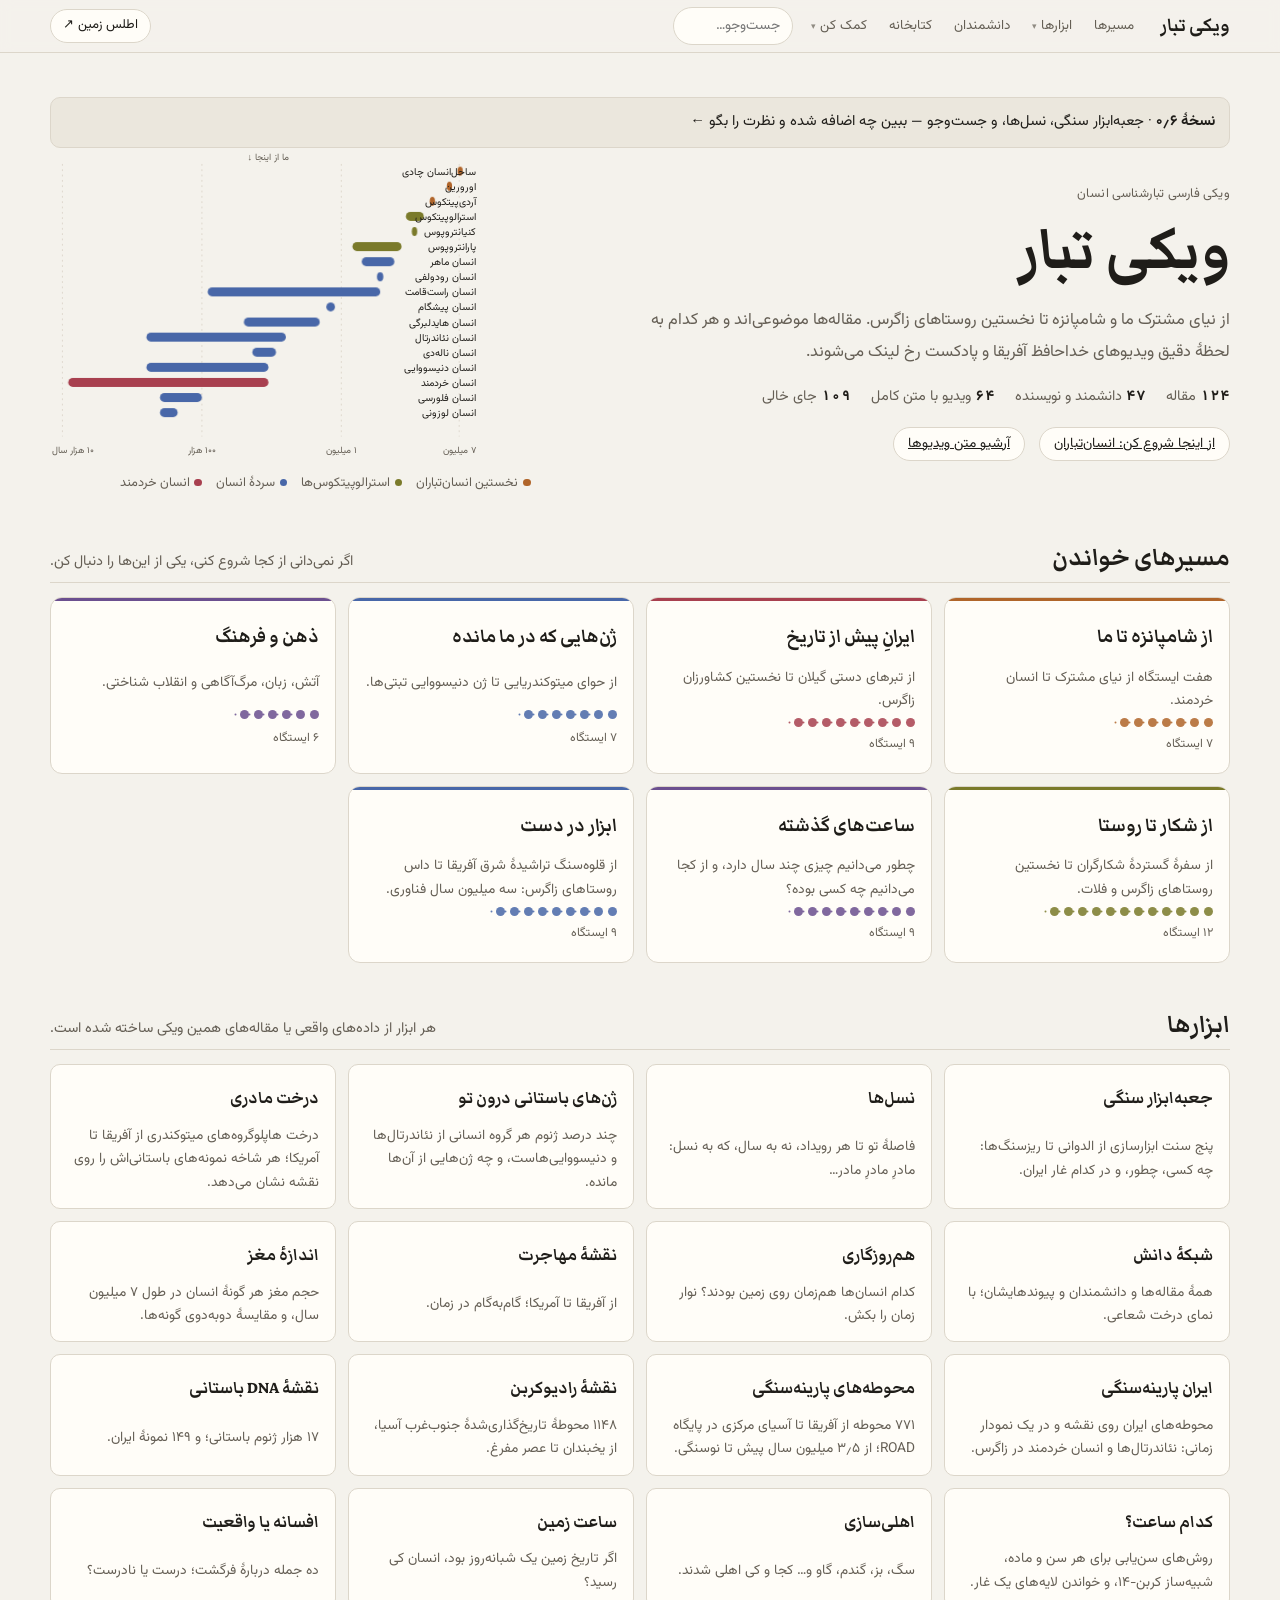
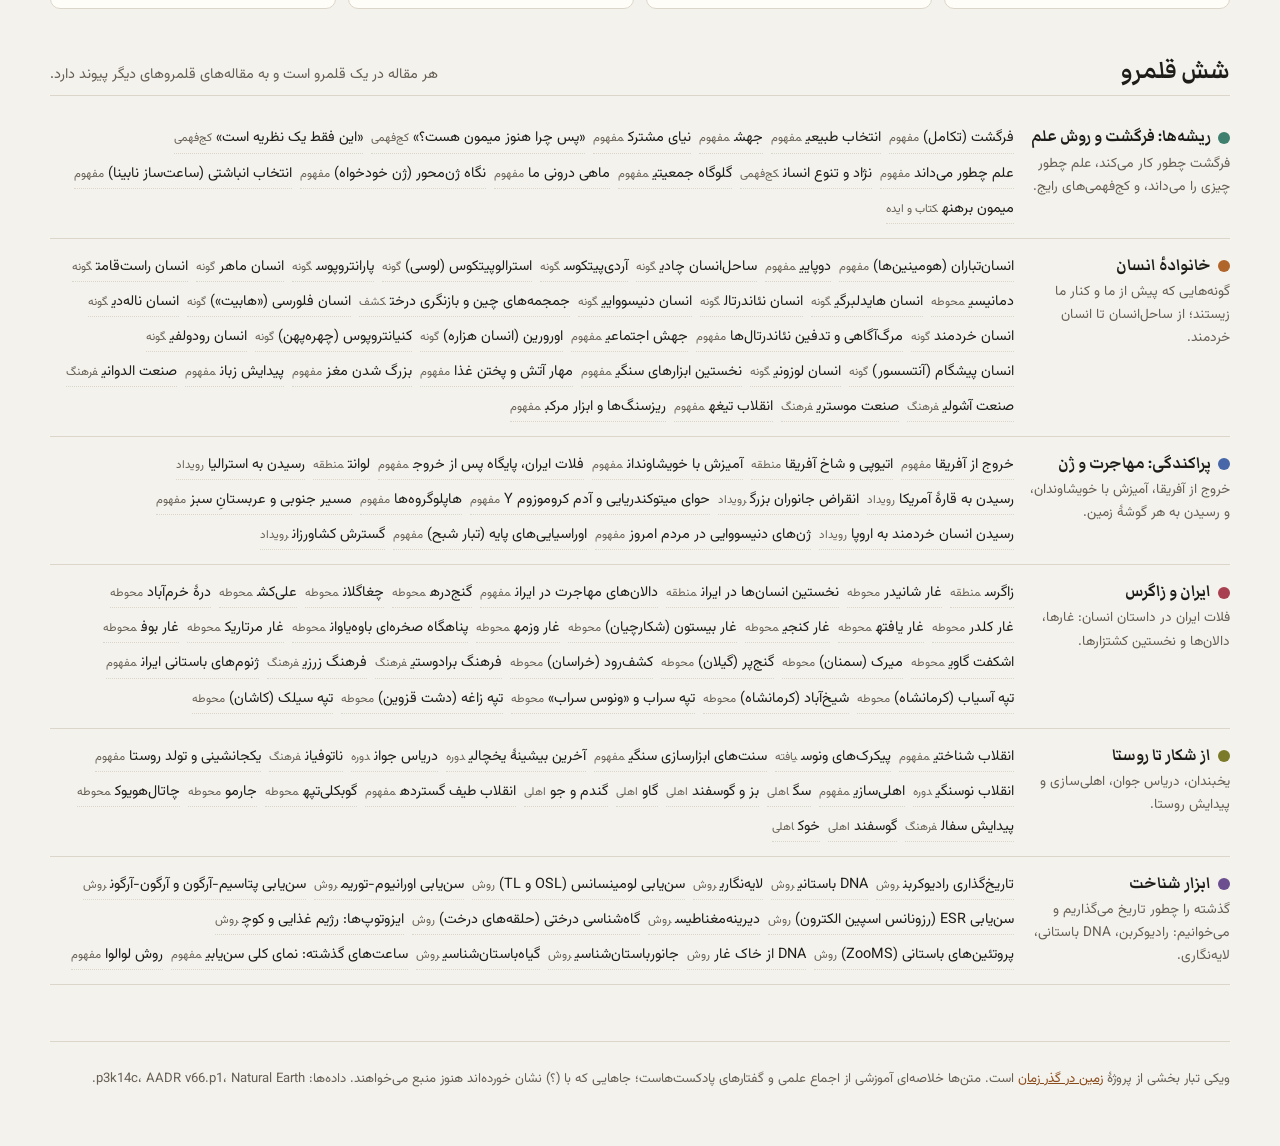
==== tabar/index.html @ cd18f46d "یکی‌شدن دو مخزن اطلس: سایت زنده پایه، نمونهٔ React مرجع طراحی محتوای earth-through-time (سایتی که کا" ====
<!doctype html>
<html lang="fa" dir="rtl">
<head>
<meta charset="utf-8">
<meta name="viewport" content="width=device-width,initial-scale=1,viewport-fit=cover">
<title>ویکی تبار</title>
<meta name="description" content="ویکی فارسی تبارشناسی انسان: از نخستین انسان‌تباران تا نخستین روستاها، با نقشه‌ها و ابزارهای تعاملی.">
<link rel="preconnect" href="https://fonts.googleapis.com">
<link rel="preconnect" href="https://fonts.gstatic.com" crossorigin>
<link rel="stylesheet" href="https://fonts.googleapis.com/css2?family=Markazi+Text:wght@500;700&family=Vazirmatn:wght@400;500;700&family=Source+Serif+4:ital,opsz,wght@0,8..60,400;1,8..60,400&display=swap">
<link rel="stylesheet" href="tabar.css?v=9">
</head>
<body>
<div class="topnav"><div class="w">
  <a class="brand" href="#/">ویکی تبار</a>
  <nav id="nav">
    <a href="#/path">مسیرها</a>
    <details class="menu"><summary>ابزارها</summary><div class="mpanel">
      <b>انسان‌ها</b><a href="#/coexist">هم‌روزگاری</a><a href="#/gen">نسل‌ها</a><a href="#/brain">اندازهٔ مغز</a><a href="#/graph">شبکهٔ دانش</a><a href="#/quiz">افسانه یا واقعیت</a>
      <b>مهاجرت و ژن</b><a href="#/migrate">نقشهٔ مهاجرت</a><a href="#/genes">ژن‌های باستانی درون تو</a><a href="#/mtree">درخت مادری</a><a href="#/dna">نقشهٔ DNA باستانی</a>
      <b>جا و زمان</b><a href="#/clocks">کدام ساعت؟</a><a href="#/lithics">جعبه‌ابزار سنگی</a><a href="#/iran">ایران پارینه‌سنگی</a><a href="#/sites">محوطه‌های پارینه‌سنگی</a><a href="#/c14">نقشهٔ رادیوکربن</a><a href="#/dom">اهلی‌سازی</a><a href="#/clock">ساعت زمین</a>
    </div></details>
    <a href="#/people">دانشمندان</a>
    <a href="#/library">کتابخانه</a>
    <details class="menu"><summary>کمک کن</summary><div class="mpanel small"><a href="#/need">منابعی که لازم است</a><a href="#/gaps">جاهای خالی</a><a href="#/news">تازه‌ها و نسخه‌ها</a></div></details>
  <form id="sf" role="search"><input id="sq" type="search" placeholder="جست‌وجو…" aria-label="جست‌وجو در ویکی" autocomplete="off"></form>
  </nav>
  <a class="tq" href="../index.html">اطلس زمین ↗</a>
</div></div>
<main id="view" class="w"></main>
<footer class="w foot">
  <p>ویکی تبار بخشی از پروژهٔ <a href="../index.html">زمین در گذر زمان</a> است. متن‌ها خلاصه‌ای آموزشی از اجماع علمی و گفتارهای پادکست‌هاست؛ جاهایی که با (؟) نشان خورده‌اند هنوز منبع می‌خواهند. داده‌ها: p3k14c، AADR v66.p1، Natural Earth.</p>
</footer>
<script src="vendor/d3.min.js"></script>
<script src="data/wiki.js?v=3"></script>
<script src="data/wiki2.js?v=3"></script>
<script src="data/wiki3.js?v=1"></script>
<script src="data/wiki4.js?v=2"></script>
<script src="data/wiki5.js?v=1"></script>
<script src="data/wiki6.js?v=1"></script>
<script src="data/wiki7.js?v=1"></script>
<script src="data/videos.js?v=1"></script>
<script src="data/refs2.js?v=1"></script>
<script src="data/land.js?v=1"></script>
<script src="tabar.js?v=15"></script>
</body>
</html>
---- tabar/tabar.css ----
/* Layout: a field-notebook wiki — sticky top nav, reading column for articles, full-width stages for maps and charts. Earth-toned like the atlas. */
:root{
  --paper:#f4f2ec; --card:#fffdf8; --ink:#1f1d19; --muted:#655f55; --rule:#dcd6ca; --wash:#ebe7dd; --link:#8a4b1c;
  --accent:#b0652a; --sea:#dfe6e6; --land:#cdc4b2; --landline:#b6ab96;
  --f-display:"Markazi Text","Vazirmatn",serif; --f-body:"Vazirmatn",Tahoma,sans-serif; --f-latin:"Source Serif 4",Georgia,serif;
  color-scheme:light;
}
@media (prefers-color-scheme:dark){:root:not([data-theme="light"]){
  --paper:#15140f; --card:#1d1b16; --ink:#ece7dc; --muted:#a39a8a; --rule:#34302a; --wash:#24211b; --link:#e2a46a;
  --accent:#e09a5c; --sea:#18201f; --land:#3a3529; --landline:#4f4838; color-scheme:dark}}
:root[data-theme="dark"]{
  --paper:#15140f; --card:#1d1b16; --ink:#ece7dc; --muted:#a39a8a; --rule:#34302a; --wash:#24211b; --link:#e2a46a;
  --accent:#e09a5c; --sea:#18201f; --land:#3a3529; --landline:#4f4838; color-scheme:dark}
*{box-sizing:border-box}
html{overflow-x:clip}
body{margin:0;background:var(--paper);color:var(--ink);font-family:var(--f-body);font-size:15.5px;line-height:1.95;direction:rtl;
  padding-left:max(16px,env(safe-area-inset-left,0px));padding-right:max(16px,env(safe-area-inset-right,0px));padding-block:0 40px}
a{color:var(--link)}
.w{max-width:1180px;margin:0 auto}
h1,h2,h3{font-family:var(--f-display);line-height:1.2;text-wrap:balance;margin:0}
h1{font-size:clamp(2.2rem,5vw,3.4rem)} h2{font-size:1.9rem} h3{font-size:1.35rem}
.latin{font-family:var(--f-latin);direction:ltr;unicode-bidi:isolate}
.topnav{position:sticky;top:env(safe-area-inset-top,0px);z-index:20;background:color-mix(in srgb,var(--paper) 93%,transparent);backdrop-filter:blur(6px);border-bottom:1px solid var(--rule);margin-inline:calc(-1 * max(16px,env(safe-area-inset-left,0px)));padding-inline:max(16px,env(safe-area-inset-left,0px))}
body::before{content:"";position:fixed;inset:0 0 auto;height:env(safe-area-inset-top,0px);z-index:21;background:var(--paper)}
.topnav .w{display:flex;align-items:center;gap:6px 16px;min-height:52px}
.brand{font-family:var(--f-display);font-size:1.45rem;font-weight:700;text-decoration:none;color:var(--ink);white-space:nowrap}
#nav{display:flex;flex-wrap:wrap;align-items:center;gap:2px;min-width:0;flex:1}
#nav::-webkit-scrollbar{display:none}
#nav a{font-size:.84rem;text-decoration:none;color:var(--muted);padding:4px 10px;border-radius:999px;white-space:nowrap}
#nav a:hover,#nav a.on{color:var(--ink);background:var(--wash)}
.tq{font-size:.82rem;text-decoration:none;white-space:nowrap;border:1px solid var(--rule);border-radius:999px;padding:3px 12px;color:var(--ink);background:var(--card)}
@media (max-width:640px){.brand{display:none}}
main{min-height:60vh;padding-top:28px}
.foot{color:var(--muted);font-size:.82rem;border-top:1px solid var(--rule);margin-top:56px;padding-top:12px}
.lede{color:var(--muted);max-width:66ch;font-size:1.02rem;margin:.6rem 0 0}
.eyebrow{font-size:.8rem;color:var(--muted);letter-spacing:.03em}
.chip{display:inline-block;font-size:.76rem;border:1px solid var(--rule);border-radius:999px;padding:0 9px;color:var(--muted);background:var(--card);text-decoration:none;white-space:nowrap}
a.chip:hover{border-color:var(--link);color:var(--ink)}
.dot{display:inline-block;width:.6em;height:.6em;border-radius:50%;margin-inline-end:.35em;vertical-align:middle}
.sec{margin-top:44px}
.sec>header{display:flex;flex-wrap:wrap;align-items:baseline;justify-content:space-between;gap:4px 16px;border-bottom:1px solid var(--rule);padding-bottom:6px;margin-bottom:14px}
.sec>header p{margin:0;color:var(--muted);font-size:.9rem}
/* home */
.hero{display:grid;grid-template-columns:minmax(0,1.1fr) minmax(0,1fr);gap:24px;align-items:center}
@media (max-width:820px){.hero{grid-template-columns:minmax(0,1fr)}}
.hero svg{width:100%;height:auto;max-width:100%}
.stats{display:flex;flex-wrap:wrap;gap:6px 20px;margin-top:14px;font-size:.9rem;color:var(--muted)}
.stats b{color:var(--ink);font-variant-numeric:tabular-nums}
.tools{display:grid;grid-template-columns:repeat(auto-fill,minmax(230px,1fr));gap:12px}
.tool{display:grid;gap:4px;text-decoration:none;color:var(--ink);background:var(--card);border:1px solid var(--rule);border-radius:10px;padding:14px 16px}
.tool:hover{border-color:var(--accent)}
.tool b{font-family:var(--f-display);font-size:1.3rem;font-weight:700}
.tool span{font-size:.86rem;color:var(--muted);line-height:1.7}
.band{display:grid;grid-template-columns:200px minmax(0,1fr);gap:16px;padding:14px 0;border-bottom:1px solid var(--rule)}
@media (max-width:700px){.band{grid-template-columns:minmax(0,1fr)}}
.band h3{font-size:1.25rem}
.band p{margin:.2rem 0 0;font-size:.85rem;color:var(--muted);line-height:1.7}
.rows{display:flex;flex-wrap:wrap;gap:6px 8px;align-content:start}
.rows a{font-size:.9rem;text-decoration:none;color:var(--ink);border-bottom:1px dotted var(--rule)}
.rows a:hover{color:var(--link);border-color:var(--link)}
.rows a .k{font-size:.72rem;color:var(--muted);margin-inline-start:4px}
/* article */
.art{display:grid;grid-template-columns:minmax(0,1fr) 300px;gap:36px}
@media (max-width:900px){.art{grid-template-columns:minmax(0,1fr)}}
.art .body p{max-width:68ch;margin:0 0 1em;font-size:1.04rem}
.art .body a.wl{text-decoration:none;border-bottom:1px solid color-mix(in srgb,var(--link) 45%,transparent)}
.art .body a.wl:hover{border-bottom-color:var(--link)}
.side{display:grid;gap:14px;align-content:start}
.box{background:var(--card);border:1px solid var(--rule);border-radius:10px;padding:12px 14px}
.box h4{margin:0 0 6px;font-size:.86rem;color:var(--muted);font-weight:600}
.facts{display:grid;gap:6px;margin:0}
.facts div{display:grid;grid-template-columns:minmax(0,1fr) minmax(0,1.2fr);gap:8px;font-size:.86rem;line-height:1.6}
.facts dt{color:var(--muted)} .facts dd{margin:0}
.gap{border:1.5px dashed var(--accent);border-radius:10px;padding:10px 14px;font-size:.88rem;background:color-mix(in srgb,var(--accent) 6%,transparent)}
.gap h4{color:var(--accent);margin:0 0 4px;font-size:.88rem}
.gap ul{margin:0;padding-inline-start:18px}
.refs{display:grid;gap:8px;margin:0;padding:0;list-style:none}
.refs li{font-size:.9rem;line-height:1.75;border-inline-start:3px solid var(--rule);padding-inline-start:10px}
.refs .ts{font-variant-numeric:tabular-nums;font-size:.78rem;background:var(--wash);border-radius:4px;padding:0 6px;text-decoration:none;margin-inline-end:6px;direction:ltr;display:inline-block}
.refs .vt{font-size:.78rem;color:var(--muted);display:block}
/* stage tools */
.stage{background:var(--card);border:1px solid var(--rule);border-radius:12px;padding:12px;margin-top:16px}
.stage svg{display:block;width:100%;height:auto;max-width:100%}
.ctrl{display:flex;flex-wrap:wrap;align-items:center;gap:8px 14px;margin:10px 0 0;font-size:.9rem}
.ctrl input[type=range]{flex:1;min-width:180px;accent-color:var(--accent)}
.ctrl button,.btn{font:inherit;font-size:.86rem;border:1px solid var(--rule);background:var(--card);color:var(--ink);border-radius:999px;padding:3px 14px;cursor:pointer}
.ctrl button:hover,.btn:hover{border-color:var(--accent)}
.ctrl button.on{background:var(--ink);color:var(--paper);border-color:var(--ink)}
.ctrl .read{font-variant-numeric:tabular-nums;font-weight:700;min-width:11ch}
button:focus-visible,a:focus-visible,input:focus-visible{outline:2px solid var(--accent);outline-offset:2px}
.split{display:grid;grid-template-columns:minmax(0,1fr) 300px;gap:16px}
@media (max-width:900px){.split{grid-template-columns:minmax(0,1fr)}}
.list{max-height:520px;overflow:auto;font-size:.84rem;line-height:1.6}
.list table{width:100%;border-collapse:collapse}
.list td,.list th{padding:4px 6px;border-bottom:1px solid var(--rule);text-align:start;vertical-align:top}
.list th{position:sticky;top:0;background:var(--card);color:var(--muted);font-weight:500}
.num{font-variant-numeric:tabular-nums}
.legend{display:flex;flex-wrap:wrap;gap:4px 14px;font-size:.8rem;color:var(--muted);margin-top:8px}
.tip{position:fixed;pointer-events:none;background:var(--ink);color:var(--paper);font-size:.8rem;line-height:1.6;padding:6px 10px;border-radius:6px;max-width:280px;z-index:40;opacity:0;transition:opacity .12s}
.svgtext{fill:var(--ink);font-family:var(--f-body)}
.svgmuted{fill:var(--muted);font-family:var(--f-body)}
/* people / library */
.cards{display:grid;grid-template-columns:repeat(auto-fill,minmax(260px,1fr));gap:12px}
.pcard{background:var(--card);border:1px solid var(--rule);border-radius:10px;padding:12px 14px;text-decoration:none;color:var(--ink);display:grid;gap:2px}
.pcard:hover{border-color:var(--accent)}
.pcard b{font-family:var(--f-display);font-size:1.25rem}
.pcard small{color:var(--muted)}
.pcard span{font-size:.86rem;line-height:1.7;color:var(--muted)}
.have{color:#2f7a55} .need{color:var(--accent)}
.shelf{margin-top:18px}
.shelf h3{font-size:1.2rem;margin-bottom:6px}
.vlist{list-style:none;margin:0;padding:0;display:grid;gap:4px}
.vlist li{display:flex;gap:8px;align-items:baseline;font-size:.9rem;border-bottom:1px dotted var(--rule);padding:3px 0}
.vlist .dur{margin-inline-start:auto;color:var(--muted);font-size:.78rem;font-variant-numeric:tabular-nums}
/* quiz */
.q{background:var(--card);border:1px solid var(--rule);border-radius:12px;padding:16px 18px;margin-top:14px;max-width:760px}
.q p.st{font-family:var(--f-display);font-size:1.45rem;line-height:1.4;margin:0 0 10px}
.q .ans{margin-top:10px;font-size:.95rem;border-top:1px solid var(--rule);padding-top:8px}
.q .ok{color:#2f7a55;font-weight:700} .q .no{color:#a3404f;font-weight:700}
@media (prefers-reduced-motion:reduce){*{transition:none!important;animation:none!important}}
.srcl{list-style:none;margin:0;padding:0;display:grid;gap:8px;font-size:13px;line-height:1.7}
.srcl small{color:var(--muted)}
.ctrl select{font:inherit;font-size:13px;padding:4px 8px;border:1px solid var(--rule);border-radius:6px;background:var(--card);color:var(--ink)}
.nl{margin:0;padding-inline-start:20px;line-height:2}
.vbanner{display:block;margin:16px 0 0;padding:10px 14px;border:1px solid var(--rule);border-radius:10px;background:var(--wash);color:var(--ink);text-decoration:none;font-size:.92rem}
.vbanner:hover{border-color:var(--accent)}
.cmp{display:grid;grid-template-columns:repeat(auto-fit,minmax(min(100%,300px),1fr));gap:16px;margin-top:12px}
.cmp .box{min-width:0}.cmp svg{display:block;margin:0 auto 6px}.cmp h3{margin:.2rem 0}
.cmp dl{display:grid;grid-template-columns:auto 1fr;gap:4px 12px;font-size:13px}.cmp dt{color:var(--muted)}.cmp dd{margin:0}

/* ===== v0.4: menus ===== */
.menu{position:relative}
.menu>summary{list-style:none;cursor:pointer;font-size:.84rem;color:var(--muted);padding:4px 10px;border-radius:999px;white-space:nowrap}
.menu>summary::-webkit-details-marker{display:none}
.menu>summary::after{content:"▾";font-size:.7em;margin-inline-start:4px;opacity:.7}
.menu[open]>summary,.menu>summary:hover{color:var(--ink);background:var(--wash)}
.menu>summary:focus-visible,#nav a:focus-visible{outline:2px solid var(--accent);outline-offset:1px}
.mpanel{position:absolute;inset-inline-start:0;top:calc(100% + 8px);z-index:30;width:min(560px,calc(100vw - 32px));display:grid;grid-template-columns:repeat(3,minmax(0,1fr));grid-auto-flow:row;gap:2px 14px;
  background:var(--card);border:1px solid var(--rule);border-radius:12px;padding:14px;box-shadow:0 18px 40px -18px rgb(0 0 0/.35)}
.mpanel.small{width:220px;grid-template-columns:1fr}
.mpanel b{grid-column:1/-1;font-size:.74rem;color:var(--muted);font-weight:600;letter-spacing:.03em;margin-top:6px}
.mpanel b:first-child{margin-top:0}
.mpanel a{display:block;font-size:.88rem;padding:5px 8px;border-radius:7px;color:var(--ink)!important;white-space:normal}
.mpanel a:hover{background:var(--wash)}
@media (max-width:640px){.mpanel{position:fixed;inset-inline:16px;top:60px;width:auto;grid-template-columns:1fr 1fr}}

/* hero bush */
.hero{min-height:0}
.bush{display:block;width:100%;height:auto}
.bush .bgrid{stroke:var(--rule);stroke-dasharray:2 4}
.bush .bl rect{transform-box:fill-box;transform-origin:right;animation:grow .9s cubic-bezier(.2,.7,.2,1) both;animation-delay:var(--d)}
.bush .bl:hover rect{filter:brightness(1.12)}
.bush .bl:hover text{fill:var(--link)}
@keyframes grow{from{transform:scaleX(.08);opacity:.2}to{transform:none;opacity:1}}
@media (prefers-reduced-motion:reduce){.bush .bl rect{animation:none}.pulse{animation:none!important}}
h1{letter-spacing:-.01em}
.hero h1{font-size:clamp(2.8rem,7vw,4.6rem)}

/* passport + minimap */
.pass{margin:0 0 18px;padding:12px 14px 10px;background:var(--card);border:1px solid var(--rule);border-radius:12px}
.pass>svg{display:block;width:100%;height:auto}
.pass .ghost{fill:var(--rule)}
.pass .ghostc{fill:none;stroke:var(--rule);stroke-width:2;stroke-dasharray:3 3}
.pass figcaption{display:flex;align-items:center;gap:10px;font-size:.84rem;color:var(--muted);line-height:1.7}
.minimap svg{display:block;width:100%;height:auto;border-radius:8px}
.pulse{transform-box:fill-box;transform-origin:center;animation:pulse 2.4s ease-in-out infinite}
@keyframes pulse{50%{transform:scale(1.6);opacity:.05}}

/* reading paths */
.paths{display:grid;grid-template-columns:repeat(auto-fit,minmax(min(100%,240px),1fr));gap:12px}
.pathc{display:grid;gap:6px;text-decoration:none;color:var(--ink);background:var(--card);border:1px solid var(--rule);border-radius:12px;padding:16px;position:relative;overflow:hidden}
.pathc::before{content:"";position:absolute;inset:0 0 auto;height:3px;background:var(--pc)}
.pathc:hover{border-color:var(--pc)}
.pathc b{font-family:var(--f-display);font-size:1.45rem}
.pathc span{font-size:.86rem;color:var(--muted);line-height:1.7}
.pathc small{color:var(--muted);font-size:.76rem}
.pathc .pdots{display:flex;gap:5px;align-items:center}
.pathc .pdots i{width:9px;height:9px;border-radius:50%;background:var(--pc);opacity:.85}
.pathc .pdots i+i{box-shadow:-9px 0 0 -3.5px var(--pc)}
.pnav{display:flex;flex-wrap:wrap;align-items:center;gap:6px 14px;margin-top:14px;padding:8px 12px;border:1px solid var(--rule);border-radius:999px;background:var(--card);font-size:.84rem}
.pnav.bottom{border-radius:12px;margin-top:28px}
.pnav .pt{color:var(--ink);text-decoration:none;font-weight:600}
.pnav .pdots{display:flex;gap:4px;align-items:center}
.pnav .pdots a{width:9px;height:9px;border-radius:50%;border:1.5px solid var(--pc);display:block}
.pnav .pdots a.on{background:var(--pc);width:12px;height:12px}
.pnav .pnx{display:flex;gap:12px;margin-inline-start:auto}
.pnav .pnx a{text-decoration:none}
.trail{list-style:none;margin:26px 0 0;padding:0;display:grid;gap:0;position:relative}
.trail::before{content:"";position:absolute;inset-block:18px;inset-inline-start:17px;width:2px;background:var(--pc);opacity:.35}
.trail li a{display:grid;grid-template-columns:36px minmax(0,1fr);gap:2px 14px;padding:12px 0;text-decoration:none;color:var(--ink)}
.trail .n{grid-row:span 2;width:36px;height:36px;border-radius:50%;display:grid;place-items:center;background:var(--pc);color:#fff;font-weight:700;position:relative}
.trail b{font-family:var(--f-display);font-size:1.35rem}
.trail li a span:last-child{color:var(--muted);font-size:.9rem;line-height:1.8}
.trail li a:hover b{color:var(--link)}

/* archaic genes */
.gsplit{display:grid;grid-template-columns:minmax(0,260px) minmax(0,1fr);gap:16px;margin-top:20px}
@media (max-width:760px){.gsplit{grid-template-columns:minmax(0,1fr)}}
.gpick{display:grid;gap:4px}
.gpick button{font:inherit;font-size:.9rem;text-align:start;padding:7px 10px;border-radius:8px;border:1px solid transparent;background:none;color:var(--ink);cursor:pointer}
.gpick button:hover{background:var(--wash)}
.gpick button.on{background:var(--wash);border-color:var(--rule);font-weight:600}
.gview h3{margin-bottom:10px}
.waffle{display:grid;grid-template-columns:repeat(20,minmax(0,1fr));gap:3px;max-width:520px;direction:ltr}
.waffle span{display:grid;grid-template-columns:1fr 1fr;aspect-ratio:1;gap:1px;max-width:100%}
.waffle i{background:var(--wash);border-radius:1.5px}
.waffle i.n{background:#b0652a}.waffle i.d{background:#4867a8}
.traits{display:grid;grid-template-columns:repeat(auto-fit,minmax(min(100%,250px),1fr));gap:12px}
.trait{background:var(--card);border:1px solid var(--rule);border-radius:12px;padding:14px;display:grid;gap:4px;align-content:start}
.trait b{font-size:1.1rem}
.trait.nea b{color:#b0652a}.trait.den b{color:#4867a8}
.trait p{margin:0;font-size:.9rem;line-height:1.8}
.trait small{color:var(--muted)}
.trait .chip{justify-self:start}

/* needed sources */
.needl{margin:0;padding-inline-start:22px;display:grid;gap:12px}
.needl li{display:grid;gap:2px}
.needl span{color:var(--muted);font-size:.88rem}
.needl small{font-size:.82rem;color:var(--muted);line-height:1.8}
/* v0.5 — کدام ساعت؟ */
.chips{display:flex;flex-wrap:wrap;gap:6px;margin:0 0 10px}
.chips button{font:inherit;font-size:.82rem;padding:3px 11px;border-radius:999px;border:1px solid var(--rule);background:var(--card);color:var(--muted);cursor:pointer}
.chips button:hover{border-color:var(--accent);color:var(--ink)}
.chips button.on{background:var(--ink);border-color:var(--ink);color:var(--paper)}
.small{font-size:.86rem;color:var(--muted);line-height:1.8}
.muted{color:var(--muted)}
p.read{font-weight:700;margin:.1rem 0 .5rem;color:var(--accent)}
.note{border-inline-start:3px solid var(--accent);padding-inline-start:10px}
.meth{list-style:none;margin:.4rem 0;padding:0;display:grid;gap:8px}
.meth li{display:grid;grid-template-columns:auto 1fr;column-gap:8px;align-items:center}
.meth li small{grid-column:2;color:var(--muted);font-size:.8rem}
.meth .dot{width:11px;height:11px}
.atoms{display:grid;grid-template-columns:repeat(10,1fr);gap:5px;max-width:240px;margin:4px auto 12px}
.atoms i{aspect-ratio:1;border-radius:50%;background:#b0652a;transition:opacity .4s,transform .4s}
.atoms i.gone{opacity:.12;transform:scale(.6)}
#cchart svg,#c14c svg,#strata svg{display:block;width:100%;height:auto}
#cchart g.r:hover rect{filter:brightness(1.1)}
@media (prefers-reduced-motion:reduce){.atoms i{transition:none}}
@media (max-width:700px){#cchart,#c14c,#strata{overflow-x:auto;-webkit-overflow-scrolling:touch}#cchart svg,#c14c svg{min-width:680px}#strata svg{min-width:560px}}
/* v0.6 — جست‌وجو، نسل‌ها، جعبه‌ابزار */
#sf{margin-inline-start:6px}
#sf input{font:inherit;font-size:.86rem;padding:5px 12px;border-radius:999px;border:1px solid var(--rule);background:var(--card);color:var(--ink);width:120px;transition:width .2s}
#sf input:focus{outline:none;border-color:var(--accent);width:190px}
.searchbox{margin:18px 0 10px}
.searchbox input{font:inherit;font-size:1.1rem;width:100%;padding:12px 18px;border-radius:14px;border:1px solid var(--rule);background:var(--card);color:var(--ink)}
.searchbox input:focus{outline:none;border-color:var(--accent)}
.hits{display:grid;gap:10px;margin-top:12px}
.hit{display:block;padding:12px 14px;border:1px solid var(--rule);border-radius:12px;background:var(--card);color:inherit;text-decoration:none}
.hit:hover{border-color:var(--accent)}
.hit div{display:flex;align-items:baseline;gap:8px;flex-wrap:wrap}
.hit b{font-size:1.04rem}
.hit .k{font-size:.72rem;color:var(--muted);border:1px solid var(--rule);border-radius:999px;padding:1px 8px}
.hit p{margin:.25rem 0 0;color:var(--muted);font-size:.9rem;line-height:1.8}
.hit small{color:var(--muted);font-size:.76rem}
mark{background:rgba(176,101,42,.22);color:inherit;border-radius:3px;padding:0 2px}
#spiral svg,#ltime svg{display:block;width:100%;height:auto}
#gtab tr.hi td{background:var(--wash);font-weight:600}
.figrow{display:flex;gap:18px;flex-wrap:wrap;justify-content:center;align-items:flex-end;padding:10px 0}
.figrow figure{margin:0;text-align:center}
.figrow figcaption{font-size:.82rem;color:var(--muted);margin-top:6px}
.stonefig{filter:drop-shadow(0 3px 5px rgba(0,0,0,.18))}
#ltime g.li:hover rect{filter:brightness(1.12)}
@media (max-width:700px){#sf{order:9;width:100%}#sf input,#sf input:focus{width:100%}#ltime{overflow-x:auto}#ltime svg{min-width:620px}}
.figrow figcaption .sbar{display:flex;align-items:center;gap:6px;justify-content:center;margin-top:5px;font-size:.74rem}
.figrow figcaption .sbar i{display:block;width:34px;height:5px;border:1px solid var(--muted);border-top:none}
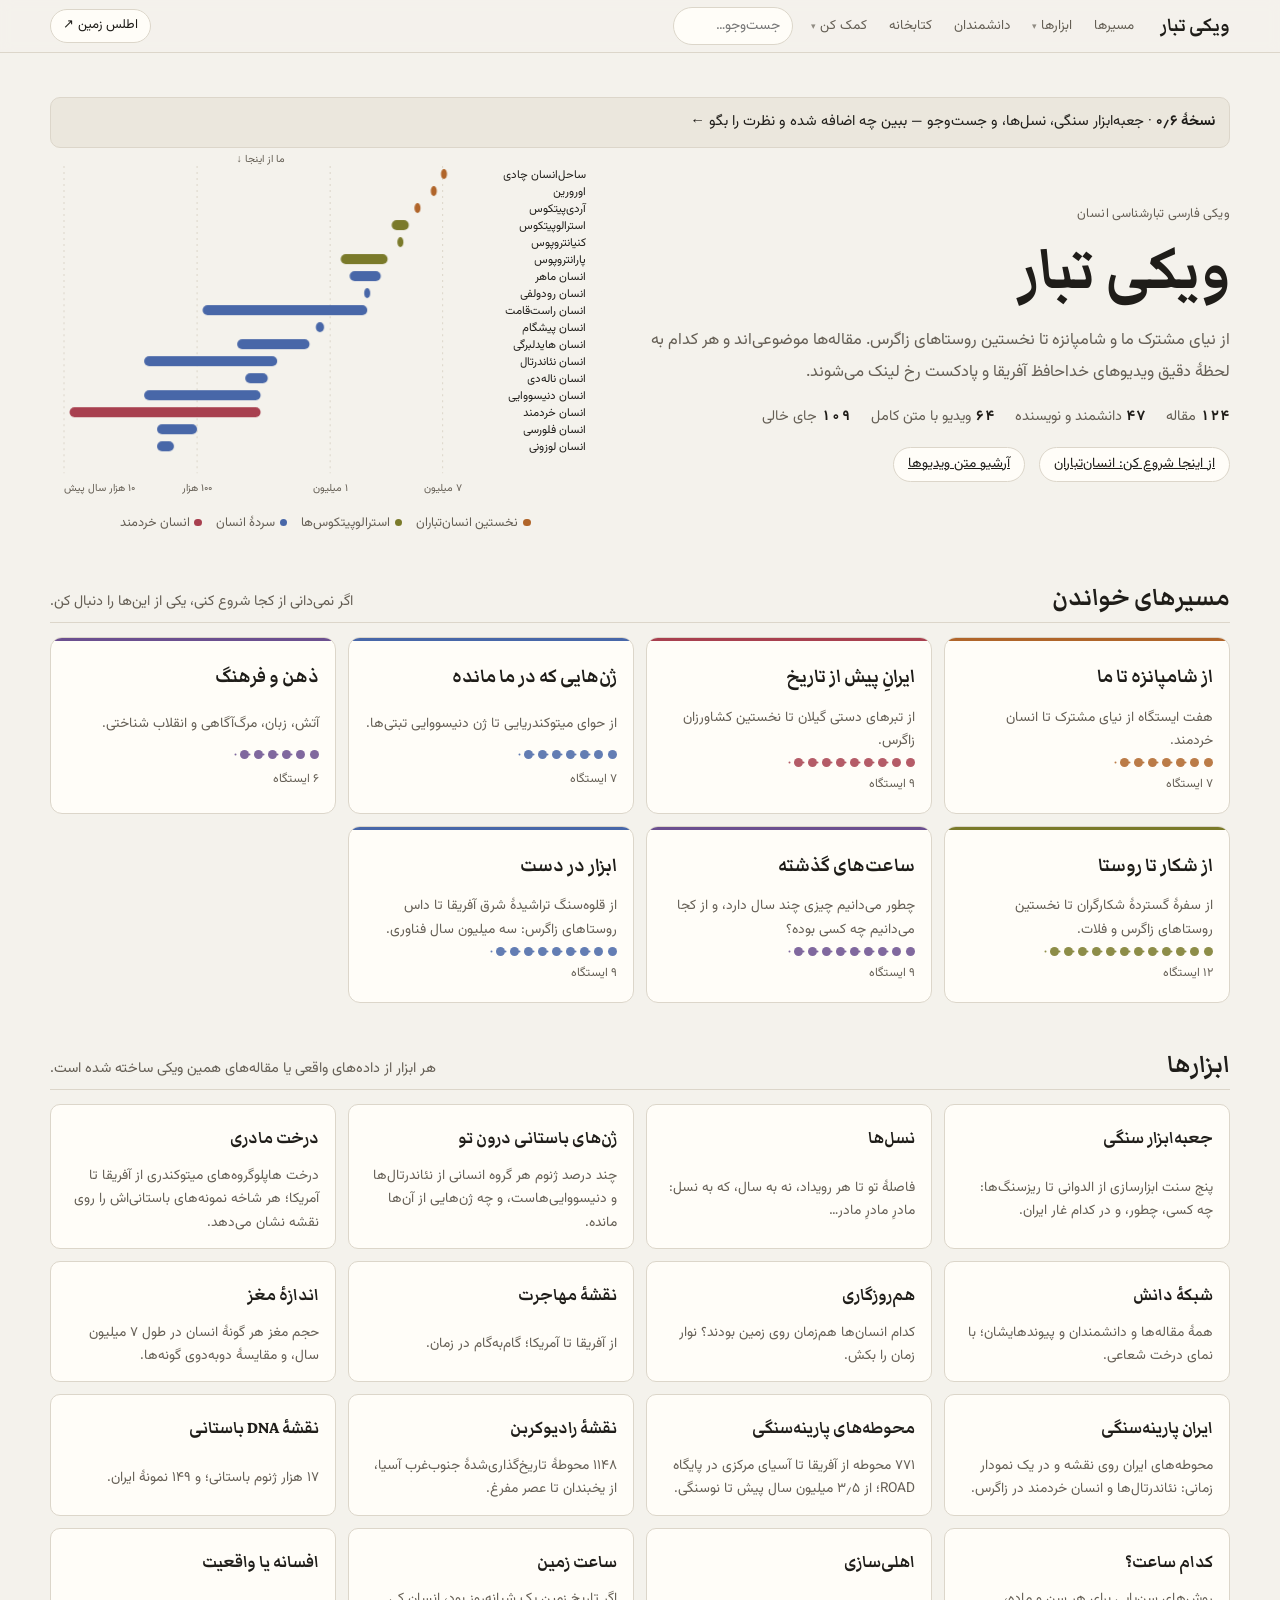
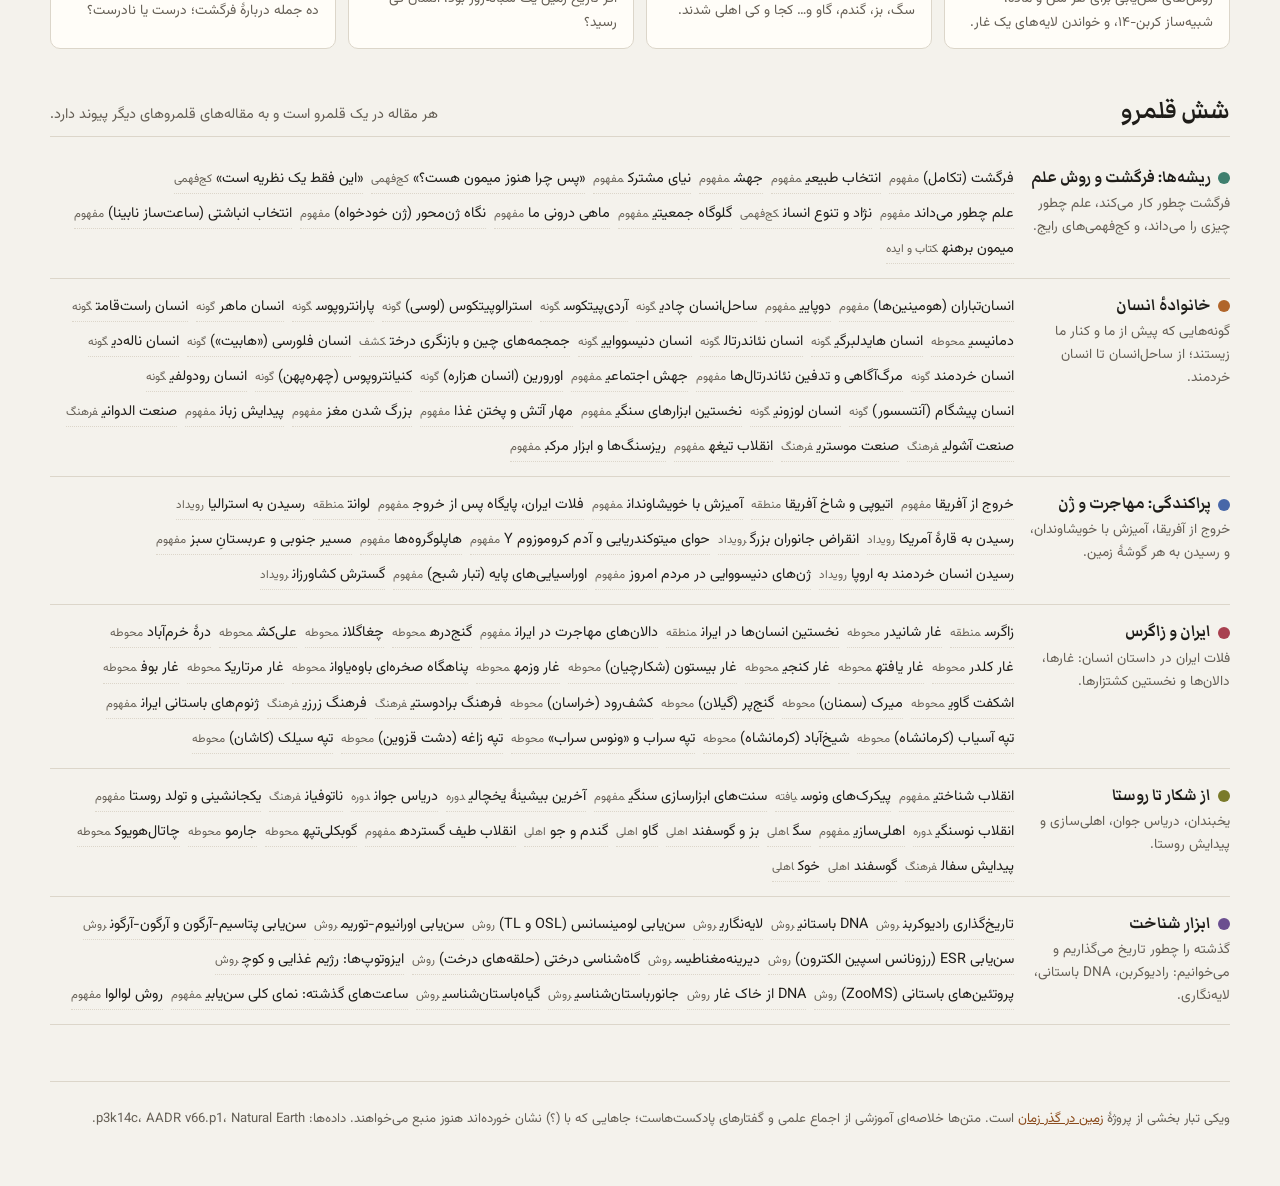
==== commit 0ed362f0: "Tabar home: species bush readable on phones, names in their own column - The chart is drawn at the b" ====
--- a/tabar/index.html
+++ b/tabar/index.html
@@ -8,7 +8,7 @@
 <link rel="preconnect" href="https://fonts.googleapis.com">
 <link rel="preconnect" href="https://fonts.gstatic.com" crossorigin>
 <link rel="stylesheet" href="https://fonts.googleapis.com/css2?family=Markazi+Text:wght@500;700&family=Vazirmatn:wght@400;500;700&family=Source+Serif+4:ital,opsz,wght@0,8..60,400;1,8..60,400&display=swap">
-<link rel="stylesheet" href="tabar.css?v=9">
+<link rel="stylesheet" href="tabar.css?v=10">
 </head>
 <body>
 <div class="topnav"><div class="w">
@@ -42,6 +42,6 @@
 <script src="data/videos.js?v=1"></script>
 <script src="data/refs2.js?v=1"></script>
 <script src="data/land.js?v=1"></script>
-<script src="tabar.js?v=15"></script>
+<script src="tabar.js?v=20"></script>
 </body>
 </html>
--- a/tabar/tabar.css
+++ b/tabar/tabar.css
@@ -264,3 +264,14 @@
 @media (max-width:700px){#sf{order:9;width:100%}#sf input,#sf input:focus{width:100%}#ltime{overflow-x:auto}#ltime svg{min-width:620px}}
 .figrow figcaption .sbar{display:flex;align-items:center;gap:6px;justify-content:center;margin-top:5px;font-size:.74rem}
 .figrow figcaption .sbar i{display:block;width:34px;height:5px;border:1px solid var(--muted);border-top:none}
+
+/* knowledge graph: whole first, names that fit, hover to light neighbours */
+#gStage { position: relative; touch-action: none; }
+#gStage .gnet { display: block; width: 100%; height: auto; cursor: grab; }
+#gStage .gnet line { stroke-opacity: .55; }
+#gStage .gnet.focus line { stroke-opacity: .08; }
+#gStage .gnet.focus line.hot { stroke-opacity: 1; stroke: var(--ink); stroke-width: 1.6; }
+#gStage .gnet.focus .gn:not(.near) { opacity: .25; }
+#gStage .gctl { position: absolute; top: 10px; inset-inline-start: 10px; display: flex; gap: 4px; z-index: 2; }
+#gStage .gctl button { min-width: 34px; min-height: 32px; border: 1px solid var(--rule); background: var(--card); border-radius: 9px; font: inherit; cursor: pointer; color: var(--ink); }
+#gStage .gnet .glabels { pointer-events: none; } #gStage .gnet.focus .glabels text.far { opacity: .2; }
